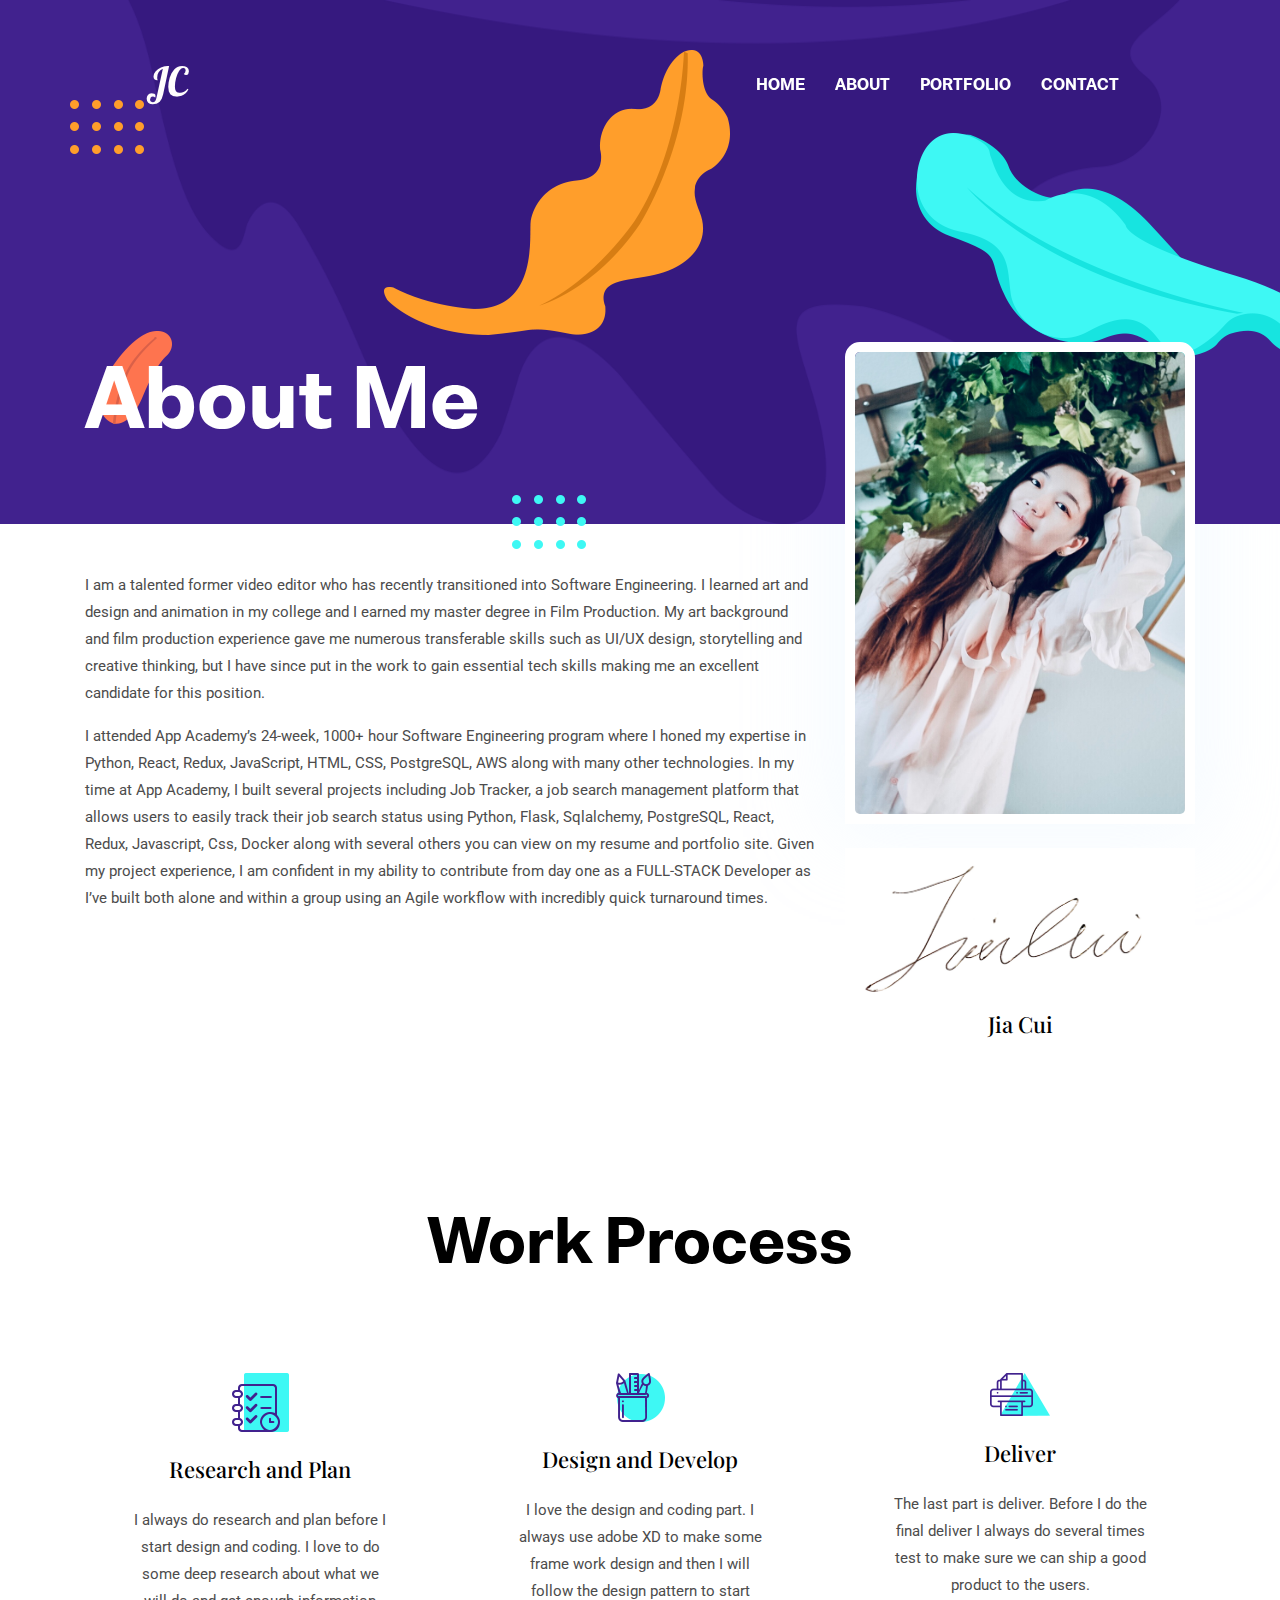
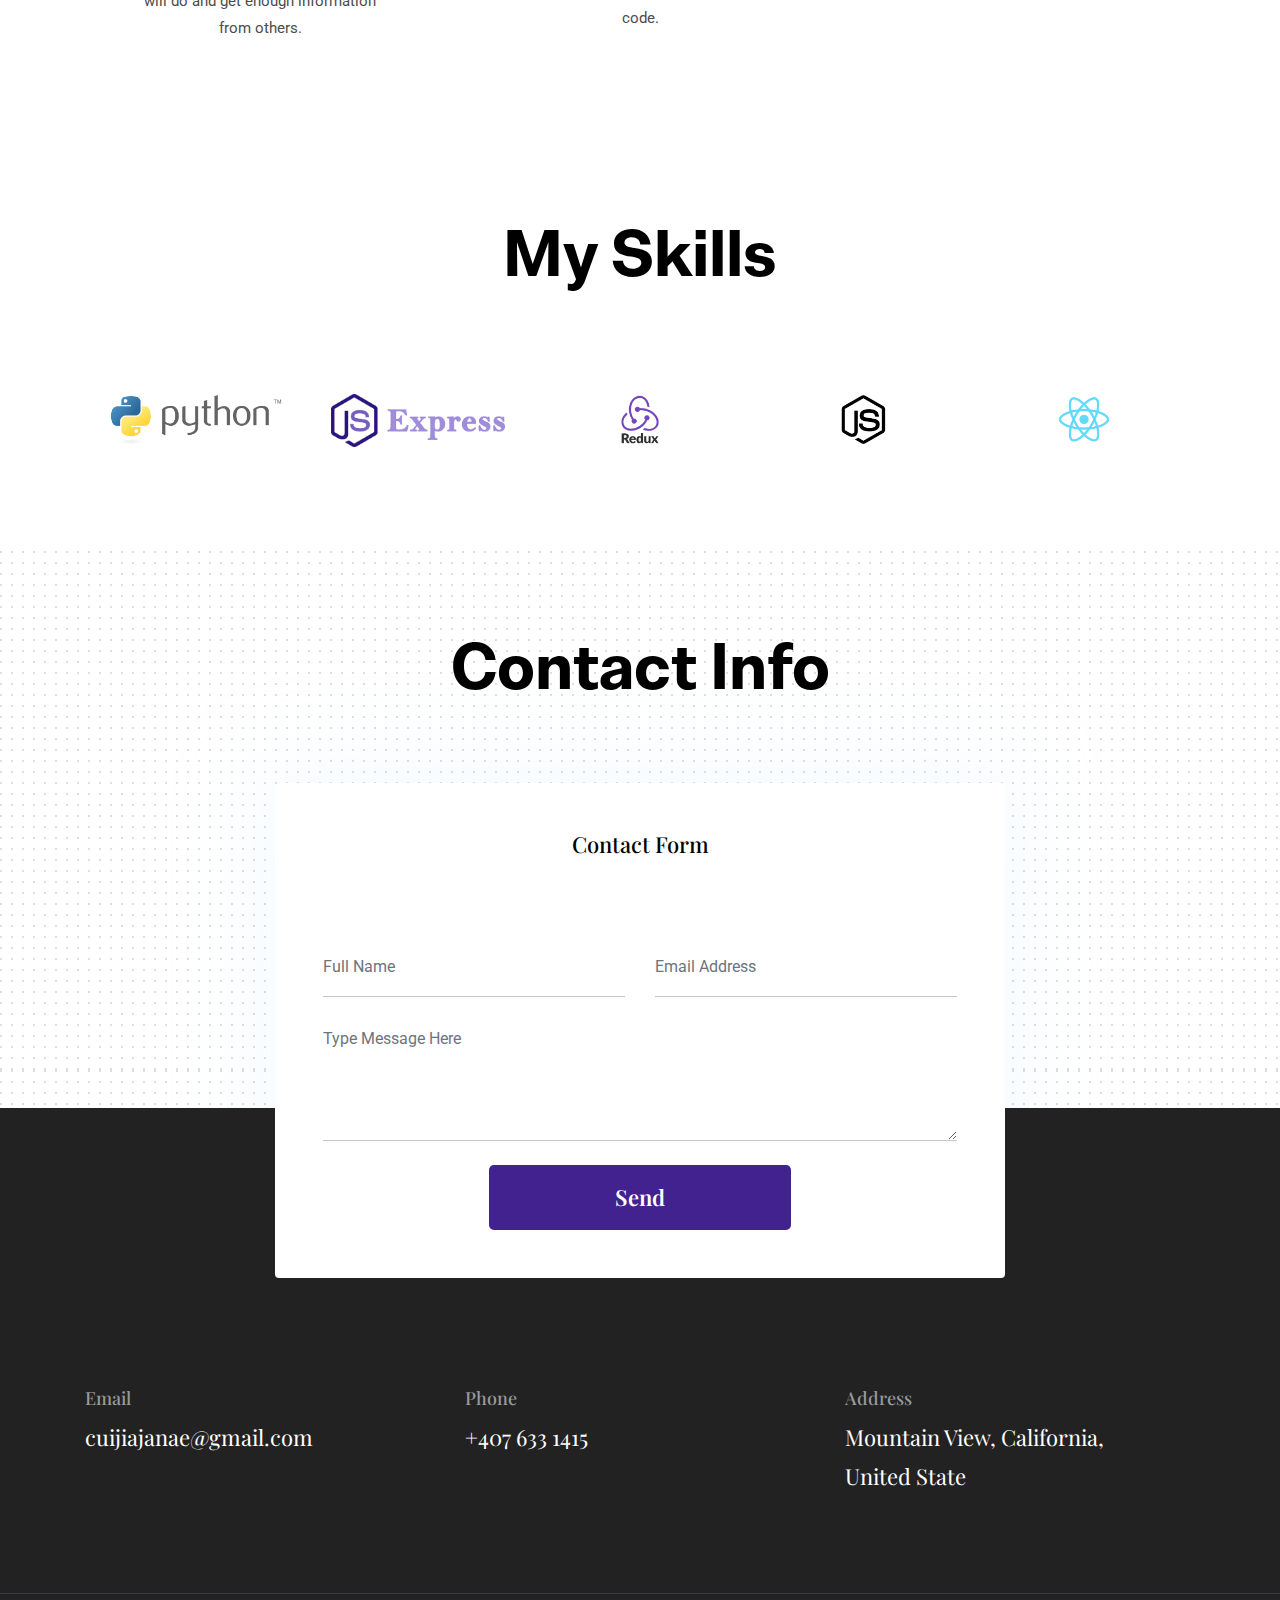
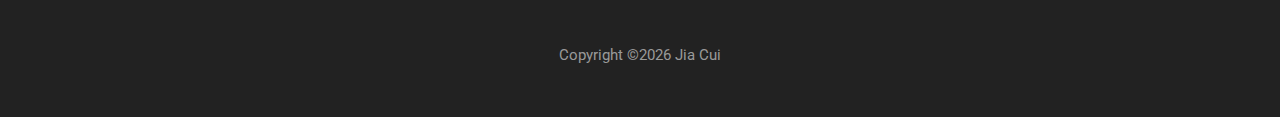
==== about.html @ 5e550208 "add files" ====
<!DOCTYPE html>
<html lang="zxx">

<head>
  <meta charset="utf-8">
  <title>Kross | Portfolio Template</title>

  <!-- mobile responsive meta -->
  <meta name="viewport" content="width=device-width, initial-scale=1">
  <meta name="viewport" content="width=device-width, initial-scale=1, maximum-scale=1">

  <!-- ** Plugins Needed for the Project ** -->
  <!-- Bootstrap -->
  <link rel="stylesheet" href="plugins/bootstrap/bootstrap.min.css">
  <!-- slick slider -->
  <link rel="stylesheet" href="plugins/slick/slick.css">
  <!-- themefy-icon -->
  <link rel="stylesheet" href="plugins/themify-icons/themify-icons.css">

  <!-- Main Stylesheet -->
  <link href="css/style.css" rel="stylesheet">

  <!--Favicon-->
  <link rel="shortcut icon" href="images/favicon.ico" type="image/x-icon">
  <link rel="icon" href="images/favicon.ico" type="image/x-icon">

</head>

<body>


<header class="navigation fixed-top">
  <nav class="navbar navbar-expand-lg navbar-dark">
    <a class="navbar-brand font-tertiary h3" href="index.html"><img src="images/logo.png" alt="Myself"></a>
    <button class="navbar-toggler" type="button" data-toggle="collapse" data-target="#navigation"
      aria-controls="navigation" aria-expanded="false" aria-label="Toggle navigation">
      <span class="navbar-toggler-icon"></span>
    </button>

    <div class="collapse navbar-collapse text-center" id="navigation">
      <ul class="navbar-nav ml-auto">
        <li class="nav-item active">
          <a class="nav-link" href="index.html">Home</a>
        </li>
        <li class="nav-item">
          <a class="nav-link" href="about.html">about</a>
        </li>
        <li class="nav-item">
          <a class="nav-link" href="blog.html">Portfolio</a>
        </li>
        <!-- <li class="nav-item">
          <a class="nav-link" href="portfolio.html">Portfolio</a>
        </li> -->
        <li class="nav-item">
          <a class="nav-link" href="contact.html">Contact</a>
        </li>
      </ul>
    </div>
  </nav>
</header>

<!-- page title -->
<section class="page-title-alt bg-primary position-relative">
  <div class="container">
    <div class="row">
      <div class="col-12">
        <h1 class="text-white font-tertiary">About Me</h1>
      </div>
    </div>
  </div>
  <!-- background shapes -->
  <img src="images/illustrations/leaf-bg-top.png" alt="illustrations" class="bg-shape-1 w-100">
  <img src="images/illustrations/dots-group-sm.png" alt="illustrations" class="bg-shape-2">
  <img src="images/illustrations/leaf-yellow.png" alt="illustrations" class="bg-shape-3">
  <img src="images/illustrations/leaf-orange.png" alt="illustrations" class="bg-shape-4">
  <img src="images/illustrations/dots-group-cyan.png" alt="illustrations" class="bg-shape-5">
  <img src="images/illustrations/leaf-cyan-lg.png" alt="illustrations" class="bg-shape-6">
</section>
<!-- /page title -->

<!-- about -->
<section class="section pt-5">
  <div class="container">
    <div class="row">
      <div class="col-md-8">
        <p>I am a talented former video editor who has recently transitioned into Software Engineering.
           I learned art and design and animation in my college and I earned my master degree in Film Production.
           My art background and film production experience gave me numerous transferable skills such as UI/UX design,
           storytelling and creative thinking, but I have since put in the work to gain essential tech skills making me
           an excellent candidate for this position.
        </p>
        <p> I attended App Academy’s 24-week, 1000+ hour Software Engineering program where I honed my expertise in Python,
          React, Redux, JavaScript, HTML, CSS, PostgreSQL, AWS along with many other technologies. In my time at App Academy,
          I built several projects including Job Tracker, a job search management platform that allows users to easily track
          their job search status using Python, Flask, Sqlalchemy, PostgreSQL, React, Redux, Javascript, Css, Docker along
          with several others you can view on my resume and portfolio site. Given my project experience, I am confident
          in my ability to contribute from day one as a FULL-STACK Developer as I’ve built both alone and within a group using
          an Agile workflow with incredibly quick turnaround times.
        </p>
        <!-- <p>Deserunt mollit anim id est laborum. Sed ut perspiciatis unde omnis iste natus error sit voluptatem
          accusantium doloremque laudantium, totam rem aperiam, eaque ipsa quae ab illo inventore veritatis et quasi
          architecto beatae vitae dicta sunt explicabo. Nemo enim ipsam voluptatem quia.</p> -->
      </div>
      <div class="col-md-4 text-center drag-lg-top">
        <div class="shadow-down mb-4">
          <img src="images/about/author.jpg" alt="author" class="img-fluid w-100 rounded-lg border-thick border-white">
        </div>
        <img src="images/about/signature.png" alt="signature" class="img-fluid">
        <h4>Jia Cui</h4>
      </div>
    </div>
  </div>
</section>
<!-- /about -->

<!-- Work Process -->
<section class="section">
  <div class="container">
    <div class="row justify-content-around">
      <div class="col-lg-12 text-center">
        <h2 class="section-title">Work Process</h2>
      </div>
      <div class="col-lg-3 col-md-4 text-center hover-shadow pt-3">
        <div class="">
          <img src="images/icons/plan.png" class="mb-4" alt="icon">
          <h4 class="mb-4">Research and Plan</h4>
          <p>I always do research and plan before I start design and coding. I love to do some deep research about what we will do and get enough information from others.</p>
        </div>
      </div>
      <div class="col-lg-3 col-md-4 text-center hover-shadow pt-3">
        <img src="images/icons/design.png" class="mb-4" alt="icon">
        <h4 class="mb-4">Design and Develop</h4>
        <p>I love the design and coding part. I always use adobe XD to make some frame work design and then I will follow the design pattern to start code.</p>
      </div>
      <div class="col-lg-3 col-md-4 text-center hover-shadow pt-3">
        <img src="images/icons/print.png" class="mb-4" alt="icon">
        <h4 class="mb-4">Deliver</h4>
        <p>The last part is deliver. Before I do the final deliver I always do several times test to make sure we can ship a good product to the users.</p>
      </div>
    </div>
  </div>
</section>
<!-- ./Work Process -->

<!-- clients -->
<section class="section">
  <div class="container">
    <div class="row">
      <div class="col-12 text-center">
        <h2 class="section-title">My Skills</h2>
      </div>
    </div>
    <div class="row">
      <div class="col-12">
        <div class="client-logo-slider d-flex align-items-center">
          <a href="#" class="text-center d-block outline-0 p-4"><img class="d-unset img-fluid"
              src="images/clients-logo/client-logo-1.png" alt="client-logo"></a>
          <a href="#" class="text-center d-block outline-0 p-4"><img class="d-unset img-fluid"
              src="images/clients-logo/client-logo-2.png" alt="client-logo"></a>
          <a href="#" class="text-center d-block outline-0 p-4"><img class="d-unset img-fluid"
              src="images/clients-logo/client-logo-3.png" alt="client-logo"></a>
          <a href="#" class="text-center d-block outline-0 p-4"><img class="d-unset img-fluid"
              src="images/clients-logo/client-logo-4.png" alt="client-logo"></a>
          <a href="#" class="text-center d-block outline-0 p-4"><img class="d-unset img-fluid"
              src="images/clients-logo/client-logo-5.png" alt="client-logo"></a>
          <a href="#" class="text-center d-block outline-0 p-4"><img class="d-unset img-fluid"
              src="images/clients-logo/client-logo-1.png" alt="client-logo"></a>
          <a href="#" class="text-center d-block outline-0 p-4"><img class="d-unset img-fluid"
              src="images/clients-logo/client-logo-2.png" alt="client-logo"></a>
          <a href="#" class="text-center d-block outline-0 p-4"><img class="d-unset img-fluid"
              src="images/clients-logo/client-logo-3.png" alt="client-logo"></a>
          <a href="#" class="text-center d-block outline-0 p-4"><img class="d-unset img-fluid"
              src="images/clients-logo/client-logo-4.png" alt="client-logo"></a>
          <a href="#" class="text-center d-block outline-0 p-4"><img class="d-unset img-fluid"
              src="images/clients-logo/client-logo-5.png" alt="client-logo"></a>
        </div>
      </div>
    </div>
  </div>
</section>
<!-- /clients -->

<!-- contact -->
<section class="section section-on-footer" data-background="images/backgrounds/bg-dots.png">
  <div class="container">
    <div class="row">
      <div class="col-12 text-center">
        <h2 class="section-title">Contact Info</h2>
      </div>
      <div class="col-lg-8 mx-auto">
        <div class="bg-white rounded text-center p-5 shadow-down">
          <h4 class="mb-80">Contact Form</h4>
          <form action="#" class="row">
            <div class="col-md-6">
              <input type="text" id="name" name="name" placeholder="Full Name" class="form-control px-0 mb-4">
            </div>
            <div class="col-md-6">
              <input type="email" id="email" name="email" placeholder="Email Address" class="form-control px-0 mb-4">
            </div>
            <div class="col-12">
              <textarea name="message" id="message" class="form-control px-0 mb-4"
                placeholder="Type Message Here"></textarea>
            </div>
            <div class="col-lg-6 col-10 mx-auto">
              <button class="btn btn-primary w-100">send</button>
            </div>
          </form>
        </div>
      </div>
    </div>
  </div>
</section>
<!-- /contact -->

<!-- footer -->
<footer class="bg-dark footer-section">
  <div class="section">
    <div class="container">
      <div class="row">
        <div class="col-md-4">
          <h5 class="text-light">Email</h5>
          <p class="text-white paragraph-lg font-secondary">cuijiajanae@gmail.com</p>
        </div>
        <div class="col-md-4">
          <h5 class="text-light">Phone</h5>
          <p class="text-white paragraph-lg font-secondary">+407 633 1415</p>
        </div>
        <div class="col-md-4">
          <h5 class="text-light">Address</h5>
          <p class="text-white paragraph-lg font-secondary">Mountain View, California, <br>United State</br> </p>
        </div>
      </div>
    </div>
  </div>
  <div class="border-top text-center border-dark py-5">
    <p class="mb-0 text-light">Copyright ©<script>
        var CurrentYear = new Date().getFullYear()
        document.write(CurrentYear)
      </script> Jia Cui</p>
  </div>
</footer>
<!-- /footer -->

<!-- jQuery -->
<script src="plugins/jQuery/jquery.min.js"></script>
<!-- Bootstrap JS -->
<script src="plugins/bootstrap/bootstrap.min.js"></script>
<!-- slick slider -->
<script src="plugins/slick/slick.min.js"></script>
<!-- filter -->
<script src="plugins/shuffle/shuffle.min.js"></script>

<!-- Main Script -->
<script src="js/script.js"></script>

</body>
</html>
---- plugins/themify-icons/themify-icons.css ----
@font-face{font-family:themify;src:url(fonts/themify.eot?-fvbane);src:url(fonts/themify.eot?#iefix-fvbane) format('embedded-opentype'),url(fonts/themify.woff?-fvbane) format('woff'),url(fonts/themify.ttf?-fvbane) format('truetype'),url(fonts/themify.svg?-fvbane#themify) format('svg');font-weight:400;font-style:normal}[class*=" ti-"],[class^=ti-]{font-family:themify;speak:none;font-style:normal;font-weight:400;font-variant:normal;text-transform:none;line-height:1;-webkit-font-smoothing:antialiased;-moz-osx-font-smoothing:grayscale}.ti-wand:before{content:"\e600"}.ti-volume:before{content:"\e601"}.ti-user:before{content:"\e602"}.ti-unlock:before{content:"\e603"}.ti-unlink:before{content:"\e604"}.ti-trash:before{content:"\e605"}.ti-thought:before{content:"\e606"}.ti-target:before{content:"\e607"}.ti-tag:before{content:"\e608"}.ti-tablet:before{content:"\e609"}.ti-star:before{content:"\e60a"}.ti-spray:before{content:"\e60b"}.ti-signal:before{content:"\e60c"}.ti-shopping-cart:before{content:"\e60d"}.ti-shopping-cart-full:before{content:"\e60e"}.ti-settings:before{content:"\e60f"}.ti-search:before{content:"\e610"}.ti-zoom-in:before{content:"\e611"}.ti-zoom-out:before{content:"\e612"}.ti-cut:before{content:"\e613"}.ti-ruler:before{content:"\e614"}.ti-ruler-pencil:before{content:"\e615"}.ti-ruler-alt:before{content:"\e616"}.ti-bookmark:before{content:"\e617"}.ti-bookmark-alt:before{content:"\e618"}.ti-reload:before{content:"\e619"}.ti-plus:before{content:"\e61a"}.ti-pin:before{content:"\e61b"}.ti-pencil:before{content:"\e61c"}.ti-pencil-alt:before{content:"\e61d"}.ti-paint-roller:before{content:"\e61e"}.ti-paint-bucket:before{content:"\e61f"}.ti-na:before{content:"\e620"}.ti-mobile:before{content:"\e621"}.ti-minus:before{content:"\e622"}.ti-medall:before{content:"\e623"}.ti-medall-alt:before{content:"\e624"}.ti-marker:before{content:"\e625"}.ti-marker-alt:before{content:"\e626"}.ti-arrow-up:before{content:"\e627"}.ti-arrow-right:before{content:"\e628"}.ti-arrow-left:before{content:"\e629"}.ti-arrow-down:before{content:"\e62a"}.ti-lock:before{content:"\e62b"}.ti-location-arrow:before{content:"\e62c"}.ti-link:before{content:"\e62d"}.ti-layout:before{content:"\e62e"}.ti-layers:before{content:"\e62f"}.ti-layers-alt:before{content:"\e630"}.ti-key:before{content:"\e631"}.ti-import:before{content:"\e632"}.ti-image:before{content:"\e633"}.ti-heart:before{content:"\e634"}.ti-heart-broken:before{content:"\e635"}.ti-hand-stop:before{content:"\e636"}.ti-hand-open:before{content:"\e637"}.ti-hand-drag:before{content:"\e638"}.ti-folder:before{content:"\e639"}.ti-flag:before{content:"\e63a"}.ti-flag-alt:before{content:"\e63b"}.ti-flag-alt-2:before{content:"\e63c"}.ti-eye:before{content:"\e63d"}.ti-export:before{content:"\e63e"}.ti-exchange-vertical:before{content:"\e63f"}.ti-desktop:before{content:"\e640"}.ti-cup:before{content:"\e641"}.ti-crown:before{content:"\e642"}.ti-comments:before{content:"\e643"}.ti-comment:before{content:"\e644"}.ti-comment-alt:before{content:"\e645"}.ti-close:before{content:"\e646"}.ti-clip:before{content:"\e647"}.ti-angle-up:before{content:"\e648"}.ti-angle-right:before{content:"\e649"}.ti-angle-left:before{content:"\e64a"}.ti-angle-down:before{content:"\e64b"}.ti-check:before{content:"\e64c"}.ti-check-box:before{content:"\e64d"}.ti-camera:before{content:"\e64e"}.ti-announcement:before{content:"\e64f"}.ti-brush:before{content:"\e650"}.ti-briefcase:before{content:"\e651"}.ti-bolt:before{content:"\e652"}.ti-bolt-alt:before{content:"\e653"}.ti-blackboard:before{content:"\e654"}.ti-bag:before{content:"\e655"}.ti-move:before{content:"\e656"}.ti-arrows-vertical:before{content:"\e657"}.ti-arrows-horizontal:before{content:"\e658"}.ti-fullscreen:before{content:"\e659"}.ti-arrow-top-right:before{content:"\e65a"}.ti-arrow-top-left:before{content:"\e65b"}.ti-arrow-circle-up:before{content:"\e65c"}.ti-arrow-circle-right:before{content:"\e65d"}.ti-arrow-circle-left:before{content:"\e65e"}.ti-arrow-circle-down:before{content:"\e65f"}.ti-angle-double-up:before{content:"\e660"}.ti-angle-double-right:before{content:"\e661"}.ti-angle-double-left:before{content:"\e662"}.ti-angle-double-down:before{content:"\e663"}.ti-zip:before{content:"\e664"}.ti-world:before{content:"\e665"}.ti-wheelchair:before{content:"\e666"}.ti-view-list:before{content:"\e667"}.ti-view-list-alt:before{content:"\e668"}.ti-view-grid:before{content:"\e669"}.ti-uppercase:before{content:"\e66a"}.ti-upload:before{content:"\e66b"}.ti-underline:before{content:"\e66c"}.ti-truck:before{content:"\e66d"}.ti-timer:before{content:"\e66e"}.ti-ticket:before{content:"\e66f"}.ti-thumb-up:before{content:"\e670"}.ti-thumb-down:before{content:"\e671"}.ti-text:before{content:"\e672"}.ti-stats-up:before{content:"\e673"}.ti-stats-down:before{content:"\e674"}.ti-split-v:before{content:"\e675"}.ti-split-h:before{content:"\e676"}.ti-smallcap:before{content:"\e677"}.ti-shine:before{content:"\e678"}.ti-shift-right:before{content:"\e679"}.ti-shift-left:before{content:"\e67a"}.ti-shield:before{content:"\e67b"}.ti-notepad:before{content:"\e67c"}.ti-server:before{content:"\e67d"}.ti-quote-right:before{content:"\e67e"}.ti-quote-left:before{content:"\e67f"}.ti-pulse:before{content:"\e680"}.ti-printer:before{content:"\e681"}.ti-power-off:before{content:"\e682"}.ti-plug:before{content:"\e683"}.ti-pie-chart:before{content:"\e684"}.ti-paragraph:before{content:"\e685"}.ti-panel:before{content:"\e686"}.ti-package:before{content:"\e687"}.ti-music:before{content:"\e688"}.ti-music-alt:before{content:"\e689"}.ti-mouse:before{content:"\e68a"}.ti-mouse-alt:before{content:"\e68b"}.ti-money:before{content:"\e68c"}.ti-microphone:before{content:"\e68d"}.ti-menu:before{content:"\e68e"}.ti-menu-alt:before{content:"\e68f"}.ti-map:before{content:"\e690"}.ti-map-alt:before{content:"\e691"}.ti-loop:before{content:"\e692"}.ti-location-pin:before{content:"\e693"}.ti-list:before{content:"\e694"}.ti-light-bulb:before{content:"\e695"}.ti-Italic:before{content:"\e696"}.ti-info:before{content:"\e697"}.ti-infinite:before{content:"\e698"}.ti-id-badge:before{content:"\e699"}.ti-hummer:before{content:"\e69a"}.ti-home:before{content:"\e69b"}.ti-help:before{content:"\e69c"}.ti-headphone:before{content:"\e69d"}.ti-harddrives:before{content:"\e69e"}.ti-harddrive:before{content:"\e69f"}.ti-gift:before{content:"\e6a0"}.ti-game:before{content:"\e6a1"}.ti-filter:before{content:"\e6a2"}.ti-files:before{content:"\e6a3"}.ti-file:before{content:"\e6a4"}.ti-eraser:before{content:"\e6a5"}.ti-envelope:before{content:"\e6a6"}.ti-download:before{content:"\e6a7"}.ti-direction:before{content:"\e6a8"}.ti-direction-alt:before{content:"\e6a9"}.ti-dashboard:before{content:"\e6aa"}.ti-control-stop:before{content:"\e6ab"}.ti-control-shuffle:before{content:"\e6ac"}.ti-control-play:before{content:"\e6ad"}.ti-control-pause:before{content:"\e6ae"}.ti-control-forward:before{content:"\e6af"}.ti-control-backward:before{content:"\e6b0"}.ti-cloud:before{content:"\e6b1"}.ti-cloud-up:before{content:"\e6b2"}.ti-cloud-down:before{content:"\e6b3"}.ti-clipboard:before{content:"\e6b4"}.ti-car:before{content:"\e6b5"}.ti-calendar:before{content:"\e6b6"}.ti-book:before{content:"\e6b7"}.ti-bell:before{content:"\e6b8"}.ti-basketball:before{content:"\e6b9"}.ti-bar-chart:before{content:"\e6ba"}.ti-bar-chart-alt:before{content:"\e6bb"}.ti-back-right:before{content:"\e6bc"}.ti-back-left:before{content:"\e6bd"}.ti-arrows-corner:before{content:"\e6be"}.ti-archive:before{content:"\e6bf"}.ti-anchor:before{content:"\e6c0"}.ti-align-right:before{content:"\e6c1"}.ti-align-left:before{content:"\e6c2"}.ti-align-justify:before{content:"\e6c3"}.ti-align-center:before{content:"\e6c4"}.ti-alert:before{content:"\e6c5"}.ti-alarm-clock:before{content:"\e6c6"}.ti-agenda:before{content:"\e6c7"}.ti-write:before{content:"\e6c8"}.ti-window:before{content:"\e6c9"}.ti-widgetized:before{content:"\e6ca"}.ti-widget:before{content:"\e6cb"}.ti-widget-alt:before{content:"\e6cc"}.ti-wallet:before{content:"\e6cd"}.ti-video-clapper:before{content:"\e6ce"}.ti-video-camera:before{content:"\e6cf"}.ti-vector:before{content:"\e6d0"}.ti-themify-logo:before{content:"\e6d1"}.ti-themify-favicon:before{content:"\e6d2"}.ti-themify-favicon-alt:before{content:"\e6d3"}.ti-support:before{content:"\e6d4"}.ti-stamp:before{content:"\e6d5"}.ti-split-v-alt:before{content:"\e6d6"}.ti-slice:before{content:"\e6d7"}.ti-shortcode:before{content:"\e6d8"}.ti-shift-right-alt:before{content:"\e6d9"}.ti-shift-left-alt:before{content:"\e6da"}.ti-ruler-alt-2:before{content:"\e6db"}.ti-receipt:before{content:"\e6dc"}.ti-pin2:before{content:"\e6dd"}.ti-pin-alt:before{content:"\e6de"}.ti-pencil-alt2:before{content:"\e6df"}.ti-palette:before{content:"\e6e0"}.ti-more:before{content:"\e6e1"}.ti-more-alt:before{content:"\e6e2"}.ti-microphone-alt:before{content:"\e6e3"}.ti-magnet:before{content:"\e6e4"}.ti-line-double:before{content:"\e6e5"}.ti-line-dotted:before{content:"\e6e6"}.ti-line-dashed:before{content:"\e6e7"}.ti-layout-width-full:before{content:"\e6e8"}.ti-layout-width-default:before{content:"\e6e9"}.ti-layout-width-default-alt:before{content:"\e6ea"}.ti-layout-tab:before{content:"\e6eb"}.ti-layout-tab-window:before{content:"\e6ec"}.ti-layout-tab-v:before{content:"\e6ed"}.ti-layout-tab-min:before{content:"\e6ee"}.ti-layout-slider:before{content:"\e6ef"}.ti-layout-slider-alt:before{content:"\e6f0"}.ti-layout-sidebar-right:before{content:"\e6f1"}.ti-layout-sidebar-none:before{content:"\e6f2"}.ti-layout-sidebar-left:before{content:"\e6f3"}.ti-layout-placeholder:before{content:"\e6f4"}.ti-layout-menu:before{content:"\e6f5"}.ti-layout-menu-v:before{content:"\e6f6"}.ti-layout-menu-separated:before{content:"\e6f7"}.ti-layout-menu-full:before{content:"\e6f8"}.ti-layout-media-right-alt:before{content:"\e6f9"}.ti-layout-media-right:before{content:"\e6fa"}.ti-layout-media-overlay:before{content:"\e6fb"}.ti-layout-media-overlay-alt:before{content:"\e6fc"}.ti-layout-media-overlay-alt-2:before{content:"\e6fd"}.ti-layout-media-left-alt:before{content:"\e6fe"}.ti-layout-media-left:before{content:"\e6ff"}.ti-layout-media-center-alt:before{content:"\e700"}.ti-layout-media-center:before{content:"\e701"}.ti-layout-list-thumb:before{content:"\e702"}.ti-layout-list-thumb-alt:before{content:"\e703"}.ti-layout-list-post:before{content:"\e704"}.ti-layout-list-large-image:before{content:"\e705"}.ti-layout-line-solid:before{content:"\e706"}.ti-layout-grid4:before{content:"\e707"}.ti-layout-grid3:before{content:"\e708"}.ti-layout-grid2:before{content:"\e709"}.ti-layout-grid2-thumb:before{content:"\e70a"}.ti-layout-cta-right:before{content:"\e70b"}.ti-layout-cta-left:before{content:"\e70c"}.ti-layout-cta-center:before{content:"\e70d"}.ti-layout-cta-btn-right:before{content:"\e70e"}.ti-layout-cta-btn-left:before{content:"\e70f"}.ti-layout-column4:before{content:"\e710"}.ti-layout-column3:before{content:"\e711"}.ti-layout-column2:before{content:"\e712"}.ti-layout-accordion-separated:before{content:"\e713"}.ti-layout-accordion-merged:before{content:"\e714"}.ti-layout-accordion-list:before{content:"\e715"}.ti-ink-pen:before{content:"\e716"}.ti-info-alt:before{content:"\e717"}.ti-help-alt:before{content:"\e718"}.ti-headphone-alt:before{content:"\e719"}.ti-hand-point-up:before{content:"\e71a"}.ti-hand-point-right:before{content:"\e71b"}.ti-hand-point-left:before{content:"\e71c"}.ti-hand-point-down:before{content:"\e71d"}.ti-gallery:before{content:"\e71e"}.ti-face-smile:before{content:"\e71f"}.ti-face-sad:before{content:"\e720"}.ti-credit-card:before{content:"\e721"}.ti-control-skip-forward:before{content:"\e722"}.ti-control-skip-backward:before{content:"\e723"}.ti-control-record:before{content:"\e724"}.ti-control-eject:before{content:"\e725"}.ti-comments-smiley:before{content:"\e726"}.ti-brush-alt:before{content:"\e727"}.ti-youtube:before{content:"\e728"}.ti-vimeo:before{content:"\e729"}.ti-twitter:before{content:"\e72a"}.ti-time:before{content:"\e72b"}.ti-tumblr:before{content:"\e72c"}.ti-skype:before{content:"\e72d"}.ti-share:before{content:"\e72e"}.ti-share-alt:before{content:"\e72f"}.ti-rocket:before{content:"\e730"}.ti-pinterest:before{content:"\e731"}.ti-new-window:before{content:"\e732"}.ti-microsoft:before{content:"\e733"}.ti-list-ol:before{content:"\e734"}.ti-linkedin:before{content:"\e735"}.ti-layout-sidebar-2:before{content:"\e736"}.ti-layout-grid4-alt:before{content:"\e737"}.ti-layout-grid3-alt:before{content:"\e738"}.ti-layout-grid2-alt:before{content:"\e739"}.ti-layout-column4-alt:before{content:"\e73a"}.ti-layout-column3-alt:before{content:"\e73b"}.ti-layout-column2-alt:before{content:"\e73c"}.ti-instagram:before{content:"\e73d"}.ti-google:before{content:"\e73e"}.ti-github:before{content:"\e73f"}.ti-flickr:before{content:"\e740"}.ti-facebook:before{content:"\e741"}.ti-dropbox:before{content:"\e742"}.ti-dribbble:before{content:"\e743"}.ti-apple:before{content:"\e744"}.ti-android:before{content:"\e745"}.ti-save:before{content:"\e746"}.ti-save-alt:before{content:"\e747"}.ti-yahoo:before{content:"\e748"}.ti-wordpress:before{content:"\e749"}.ti-vimeo-alt:before{content:"\e74a"}.ti-twitter-alt:before{content:"\e74b"}.ti-tumblr-alt:before{content:"\e74c"}.ti-trello:before{content:"\e74d"}.ti-stack-overflow:before{content:"\e74e"}.ti-soundcloud:before{content:"\e74f"}.ti-sharethis:before{content:"\e750"}.ti-sharethis-alt:before{content:"\e751"}.ti-reddit:before{content:"\e752"}.ti-pinterest-alt:before{content:"\e753"}.ti-microsoft-alt:before{content:"\e754"}.ti-linux:before{content:"\e755"}.ti-jsfiddle:before{content:"\e756"}.ti-joomla:before{content:"\e757"}.ti-html5:before{content:"\e758"}.ti-flickr-alt:before{content:"\e759"}.ti-email:before{content:"\e75a"}.ti-drupal:before{content:"\e75b"}.ti-dropbox-alt:before{content:"\e75c"}.ti-css3:before{content:"\e75d"}.ti-rss:before{content:"\e75e"}.ti-rss-alt:before{content:"\e75f"}
---- css/style.css ----
/*!------------------------------------------------------------------
[MAIN STYLESHEET]

PROJECT:	Project Name
VERSION:	Versoin Number
-------------------------------------------------------------------*/
/*------------------------------------------------------------------
[TABLE OF CONTENTS]
-------------------------------------------------------------------*/
/*  typography */
@import url("https://fonts.googleapis.com/css?family=Playfair+Display:400,700|Roboto:300,400,500,700");
@font-face {
  font-family: 'BwNistaInt-xBd';
  src: url("../plugins/fonts/BwNistaInt-xBd.woff") format("woff");
  font-style: normal;
  font-display: swap;
}


body {
  line-height: 1.2;
  font-family: "Roboto", sans-serif;
  -webkit-font-smoothing: antialiased;
  font-size: 15px;
  color: #4c4c4c;
}

p, .paragraph {
  font-weight: 400;
  color: #4c4c4c;
  font-size: 15px;
  line-height: 1.8;
  font-family: "Roboto", sans-serif;
}

p-lg, .paragraph-lg {
  font-size: 22px;
}

h1, h2, h3, h4, h5, h6 {
  color: #000;
  font-family: "Playfair Display", serif;
  line-height: 1.2;
}

h1, .h1 {
  font-size: 80px;
}

@media (max-width: 991px) {
  h1, .h1 {
    font-size: 65px;
  }
}

h2, .h2 {
  font-size: 60px;
}

@media (max-width: 991px) {
  h2, .h2 {
    font-size: 50px;
  }
}

h3, .h3 {
  font-size: 40px;
}

h4, .h4 {
  font-size: 22px;
}

h5, .h5 {
  font-size: 18px;
}

h6, .h6 {
  font-size: 14px;
}

/* Button style */
.btn {
  font-size: 22px;
  font-family: "Playfair Display", serif;
  text-transform: capitalize;
  padding: 16px 44px;
  border-radius: 5px;
  font-weight: 600;
  border: 0;
  position: relative;
  z-index: 1;
  transition: .2s ease;
}

.btn:focus {
  outline: 0;
  box-shadow: none !important;
}

.btn:active {
  box-shadow: none;
}

.btn-sm {
  font-size: 15px;
  padding: 10px 30px;
}

.btn-xs {
  padding: 5px 10px;
  font-size: 15px;
}

.btn-primary {
  background: #41228e;
  color: #fff;
}

.btn-primary:active {
  background: #542cb7 !important;
}

.btn-primary:hover {
  background: #542cb7;
}

.btn-primary.focus, .btn-primary.active {
  background: #542cb7 !important;
  box-shadow: none !important;
}

.btn-transparent {
  background: transparent;
  color: #41228e;
  font-weight: bold;
}

.btn-transparent:active, .btn-transparent:hover {
  color: #41228e;
}

body {
  background-color: #fff;
  overflow-x: hidden;
}

::-moz-selection {
  background: #542cb7;
  color: #fff;
}

::selection {
  background: #542cb7;
  color: #fff;
}

/* preloader */
.preloader {
  position: fixed;
  top: 0;
  left: 0;
  right: 0;
  bottom: 0;
  background-color: #fff;
  z-index: 999;
  display: flex;
  align-items: center;
  justify-content: center;
}

ol,
ul {
  list-style-type: none;
  margin: 0px;
}

img {
  vertical-align: middle;
  border: 0;
}

a,
a:hover,
a:focus {
  text-decoration: none;
}

a,
button,
select {
  cursor: pointer;
  transition: .2s ease;
}

a:focus,
button:focus,
select:focus {
  outline: 0;
}

a.text-dark:hover {
  color: #41228e !important;
}

a:hover {
  color: #41228e;
}

.slick-slide {
  outline: 0;
}

.section {
  padding-top: 80px;
  padding-bottom: 80px;
}

.section-title {
  margin-bottom: 80px;
  font-family: "BwNistaInt-xBd";
}

.bg-cover {
  background-size: cover;
  background-position: center center;
  background-repeat: no-repeat;
}

/* overlay */
.overlay {
  position: relative;
}

.overlay::before {
  position: absolute;
  content: '';
  height: 100%;
  width: 100%;
  top: 0;
  left: 0;
  background: #000;
  opacity: .5;
}

.outline-0 {
  outline: 0 !important;
}

.d-unset {
  display: unset !important;
}

.bg-primary {
  background: #41228e !important;
}

.bg-gray {
  background: #eaeaea !important;
}

.text-primary {
  color: #41228e !important;
}

.text-color {
  color: #4c4c4c;
}

.text-dark {
  color: #000 !important;
}

.text-light {
  color: #999999 !important;
}

.mb-10 {
  margin-bottom: 10px !important;
}

.mb-20 {
  margin-bottom: 20px !important;
}

.mb-30 {
  margin-bottom: 30px !important;
}

.mb-40 {
  margin-bottom: 40px !important;
}

.mb-50 {
  margin-bottom: 50px !important;
}

.mb-60 {
  margin-bottom: 60px !important;
}

.mb-70 {
  margin-bottom: 70px !important;
}

.mb-80 {
  margin-bottom: 80px !important;
}

.mb-90 {
  margin-bottom: 90px !important;
}

.mb-100 {
  margin-bottom: 100px !important;
}

.zindex-1 {
  z-index: 1;
}

.rounded-lg {
  border-radius: 15px;
}

.overflow-hidden {
  overflow: hidden;
}

.font-secondary {
  font-family: "Playfair Display", serif !important;
}

.font-tertiary {
  font-family: "BwNistaInt-xBd" !important;
}

.shadow {
  box-shadow: 0px 18px 39.1px 6.9px rgba(224, 241, 255, 0.34) !important;
}

.bg-dark {
  background-color: #222222 !important;
}

/* icon */
.icon {
  font-size: 45px;
}

.icon-bg {
  height: 100px;
  width: 100px;
  line-height: 100px;
  text-align: center;
}

.icon-light {
  color: #c8d5ef;
}

/* /icon */
/* slick slider */
.slick-dots {
  text-align: center;
  padding-left: 0;
}

.slick-dots li {
  display: inline-block;
  margin: 2px;
}

.slick-dots li.slick-active button {
  background: #fff;
  width: 25px;
}

.slick-dots li button {
  height: 6px;
  width: 12px;
  background: rgba(255, 255, 255, 0.5);
  color: transparent;
  border-radius: 10px;
  overflow: hidden;
  transition: .2s ease;
  border: 0;
}

/* /slick slider */
/* form */
.form-control {
  border: 0;
  border-radius: 0;
  border-bottom: 1px solid #c7c7c7;
  height: 60px;
}

.form-control:focus {
  border-color: #41228e;
  outline: 0;
  box-shadow: none !important;
}

textarea.form-control {
  height: 120px;
}

/* /form */
/* card */
.card {
  border: 0;
}

.card-header {
  border: 0;
}

.card-footer {
  border: 0;
}

/* /card */
.navigation {
  padding: 40px 130px;
  transition: .3s ease;
}

.navigation.nav-bg {
  background-color: #41228e;
  padding: 15px 100px;
}

@media (max-width: 991px) {
  .navigation.nav-bg {
    padding: 15px 20px;
  }
}

@media (max-width: 991px) {
  .navigation {
    padding: 20px;
    background: #41228e;
  }
}

.navbar .nav-item .nav-link {
  font-family: "BwNistaInt-xBd";
  text-transform: uppercase;
  padding: 15px;
}

.navbar .nav-item.active {
  font-weight: bold;
}

.navbar-dark .navbar-nav .nav-link {
  color: #fff;
}

.hero-area {
  padding: 300px 0 200px;
  position: relative;
}

@media (max-width: 767px) {
  .hero-area {
    padding: 250px 0 150px;
    overflow: hidden;
  }
}

.hero-area h1 {
  position: relative;
  z-index: 2;
}

.layer {
  position: absolute;
  z-index: 1;
}

#l1 {
  bottom: 0;
  left: 0;
}

#l2 {
  top: 190px;
  left: -250px;
}

#l3 {
  top: 200px;
  left: 40%;
}

#l4 {
  top: 200px;
  right: 40%;
}

#l5 {
  top: 100px;
  right: -150px;
}

#l6 {
  bottom: -20px;
  left: 10%;
}

#l7 {
  bottom: 100px;
  left: 20%;
}

#l8 {
  bottom: 160px;
  right: 45%;
}

#l9 {
  bottom: 100px;
  right: -10px;
}

.layer-bg {
  position: absolute;
  bottom: 0;
  left: 0;
}

/* skills */
.progress-wrapper {
  height: 130px;
  overflow: hidden;
}

.wave {
  position: absolute;
  width: 100%;
  height: 100%;
}

.wave::before, .wave::after {
  content: "";
  position: absolute;
  width: 800px;
  height: 800px;
  bottom: 0;
  left: 50%;
  background-color: rgba(255, 255, 255, 0.4);
  border-radius: 45%;
  -webkit-transform: translateX(-50%) rotate(0);
          transform: translateX(-50%) rotate(0);
  -webkit-animation: rotate 6s linear infinite;
          animation: rotate 6s linear infinite;
  z-index: 10;
}

.wave::after {
  border-radius: 47%;
  background-color: rgba(255, 255, 255, 0.9);
  -webkit-transform: translateX(-50%) rotate(0);
          transform: translateX(-50%) rotate(0);
  -webkit-animation: rotate 10s linear -5s infinite;
          animation: rotate 10s linear -5s infinite;
  z-index: 20;
}

@-webkit-keyframes rotate {
  50% {
    -webkit-transform: translateX(-50%) rotate(180deg);
            transform: translateX(-50%) rotate(180deg);
  }
  100% {
    -webkit-transform: translateX(-50%) rotate(360deg);
            transform: translateX(-50%) rotate(360deg);
  }
}

@keyframes rotate {
  50% {
    -webkit-transform: translateX(-50%) rotate(180deg);
            transform: translateX(-50%) rotate(180deg);
  }
  100% {
    -webkit-transform: translateX(-50%) rotate(360deg);
            transform: translateX(-50%) rotate(360deg);
  }
}

/* /skills */
/* education */
.edu-bg-image {
  position: absolute;
  left: 0;
  top: -300px;
  z-index: -1;
}

/* /education */
/* service */
.hover-bg-primary {
  transition: .3s ease;
}

.hover-bg-primary:hover {
  background: #41228e;
}

.hover-bg-primary:hover * {
  color: #fff;
}

.active-bg-primary {
  transition: .3s ease;
  background: #41228e;
}

.active-bg-primary * {
  color: #fff;
}

.hover-shadow {
  transition: .2s ease;
}

.hover-shadow:hover {
  box-shadow: 0px 18px 40px 8px rgba(224, 241, 255, 0.54) !important;
}

/* /service */
/* portfolio */
.hover-wrapper {
  overflow: hidden;
}

.hover-wrapper img {
  transition: .3s ease;
  -webkit-transform: scale(1.1);
          transform: scale(1.1);
}

.hover-wrapper:hover img {
  -webkit-transform: scale(1);
          transform: scale(1);
}

.hover-wrapper:hover .hover-overlay {
  opacity: 1;
  visibility: visible;
}

.hover-overlay {
  position: absolute;
  height: 100%;
  width: 100%;
  border-radius: inherit;
  top: 0;
  left: 0;
  background: rgba(0, 0, 0, 0.3);
  opacity: 0;
  visibility: hidden;
  transition: .3s ease;
}

.hover-content {
  position: absolute;
  top: 50%;
  -webkit-transform: translateY(-50%);
          transform: translateY(-50%);
  left: 0;
  right: 0;
  text-align: center;
}

/* /portfolio */
/* testimonial */
.testimonial-content strong {
  color: #2bfdff;
  font-weight: normal;
}

.testimonial-bg-shapes .container {
  position: relative;
  z-index: 1;
}

.testimonial-bg-shapes .bg-map {
  position: absolute;
  left: 50%;
  top: 50%;
  -webkit-transform: translate(-50%, -50%);
          transform: translate(-50%, -50%);
}

.testimonial-bg-shapes .bg-shape-1 {
  position: absolute;
  left: 100px;
  top: -50px;
}

.testimonial-bg-shapes .bg-shape-2 {
  position: absolute;
  right: 150px;
  top: 50px;
}

.testimonial-bg-shapes .bg-shape-3 {
  position: absolute;
  right: 50px;
  top: 200px;
}

.testimonial-bg-shapes .bg-shape-4 {
  position: absolute;
  left: 100px;
  bottom: 200px;
}

.testimonial-bg-shapes .bg-shape-5 {
  position: absolute;
  right: 200px;
  bottom: -50px;
}

/* /testimonial */
/* footer */
.footer-section {
  padding-top: 200px;
}

.section-on-footer {
  margin-bottom: -250px;
}

.shadow-down {
  position: relative;
}

.shadow-down::before {
  position: absolute;
  content: "";
  box-shadow: 0px 0px 80.75px 14.25px rgba(224, 241, 255, 0.34);
  height: 100%;
  width: 100%;
  left: 0;
  top: 0;
  z-index: -1;
}

/* /footer */
.card-lg {
  flex-direction: row-reverse;
  align-items: center;
}

@media (max-width: 991px) {
  .card-lg {
    flex-direction: column;
  }
}

blockquote {
  display: inline-block;
  padding: 10px 20px;
  background: #eaeaea;
  border-left: 2px solid #41228e;
  font-style: italic;
  font-size: 22px;
}

.content * {
  margin-bottom: 20px;
}

.content strong {
  font-family: "Playfair Display", serif;
  font-size: 22px;
  font-weight: normal;
  color: #000;
  display: inherit;
  line-height: 1.5;
}

.page-title-alt {
  padding: 350px 0 70px;
}

.border-thick {
  border: 10px solid;
}

.drag-lg-top {
  margin-top: -230px;
}

@media (max-width: 991px) {
  .drag-lg-top {
    margin-top: 0;
  }
}

.page-title-alt .container {
  position: relative;
  z-index: 1;
}

.page-title-alt .bg-shape-1 {
  position: absolute;
  left: 0;
  top: 0;
  height: 100%;
}

.page-title-alt .bg-shape-2 {
  position: absolute;
  left: 70px;
  top: 100px;
}

.page-title-alt .bg-shape-3 {
  position: absolute;
  left: 30%;
  top: 50px;
  -webkit-transform: rotate(180deg);
          transform: rotate(180deg);
}

.page-title-alt .bg-shape-4 {
  position: absolute;
  left: 100px;
  bottom: 100px;
}

.page-title-alt .bg-shape-5 {
  position: absolute;
  left: 40%;
  bottom: -25px;
}

.page-title-alt .bg-shape-6 {
  position: absolute;
  bottom: 100px;
  right: -100px;
}

.page-title {
  padding: 250px 0 150px;
}

.page-title .container {
  position: relative;
  z-index: 1;
}

.page-title .bg-shape-1 {
  position: absolute;
  left: 0;
  bottom: 0;
  width: 100%;
}

.page-title .bg-shape-2 {
  position: absolute;
  left: -20px;
  top: -10px;
}

.page-title .bg-shape-3 {
  position: absolute;
  left: 10%;
  top: 100px;
}

.page-title .bg-shape-4 {
  position: absolute;
  left: 50%;
  top: -20px;
}

.page-title .bg-shape-5 {
  position: absolute;
  left: 90px;
  bottom: -50px;
  -webkit-transform: rotate(180deg);
          transform: rotate(180deg);
}

.page-title .bg-shape-6 {
  position: absolute;
  right: 20%;
  bottom: -20px;
}

.page-title .bg-shape-7 {
  position: absolute;
  right: -220px;
  bottom: -100px;
}

.filter-controls li {
  cursor: pointer;
}

.filter-controls li.active {
  font-weight: bold;
}

/*# sourceMappingURL=maps/style.css.map */
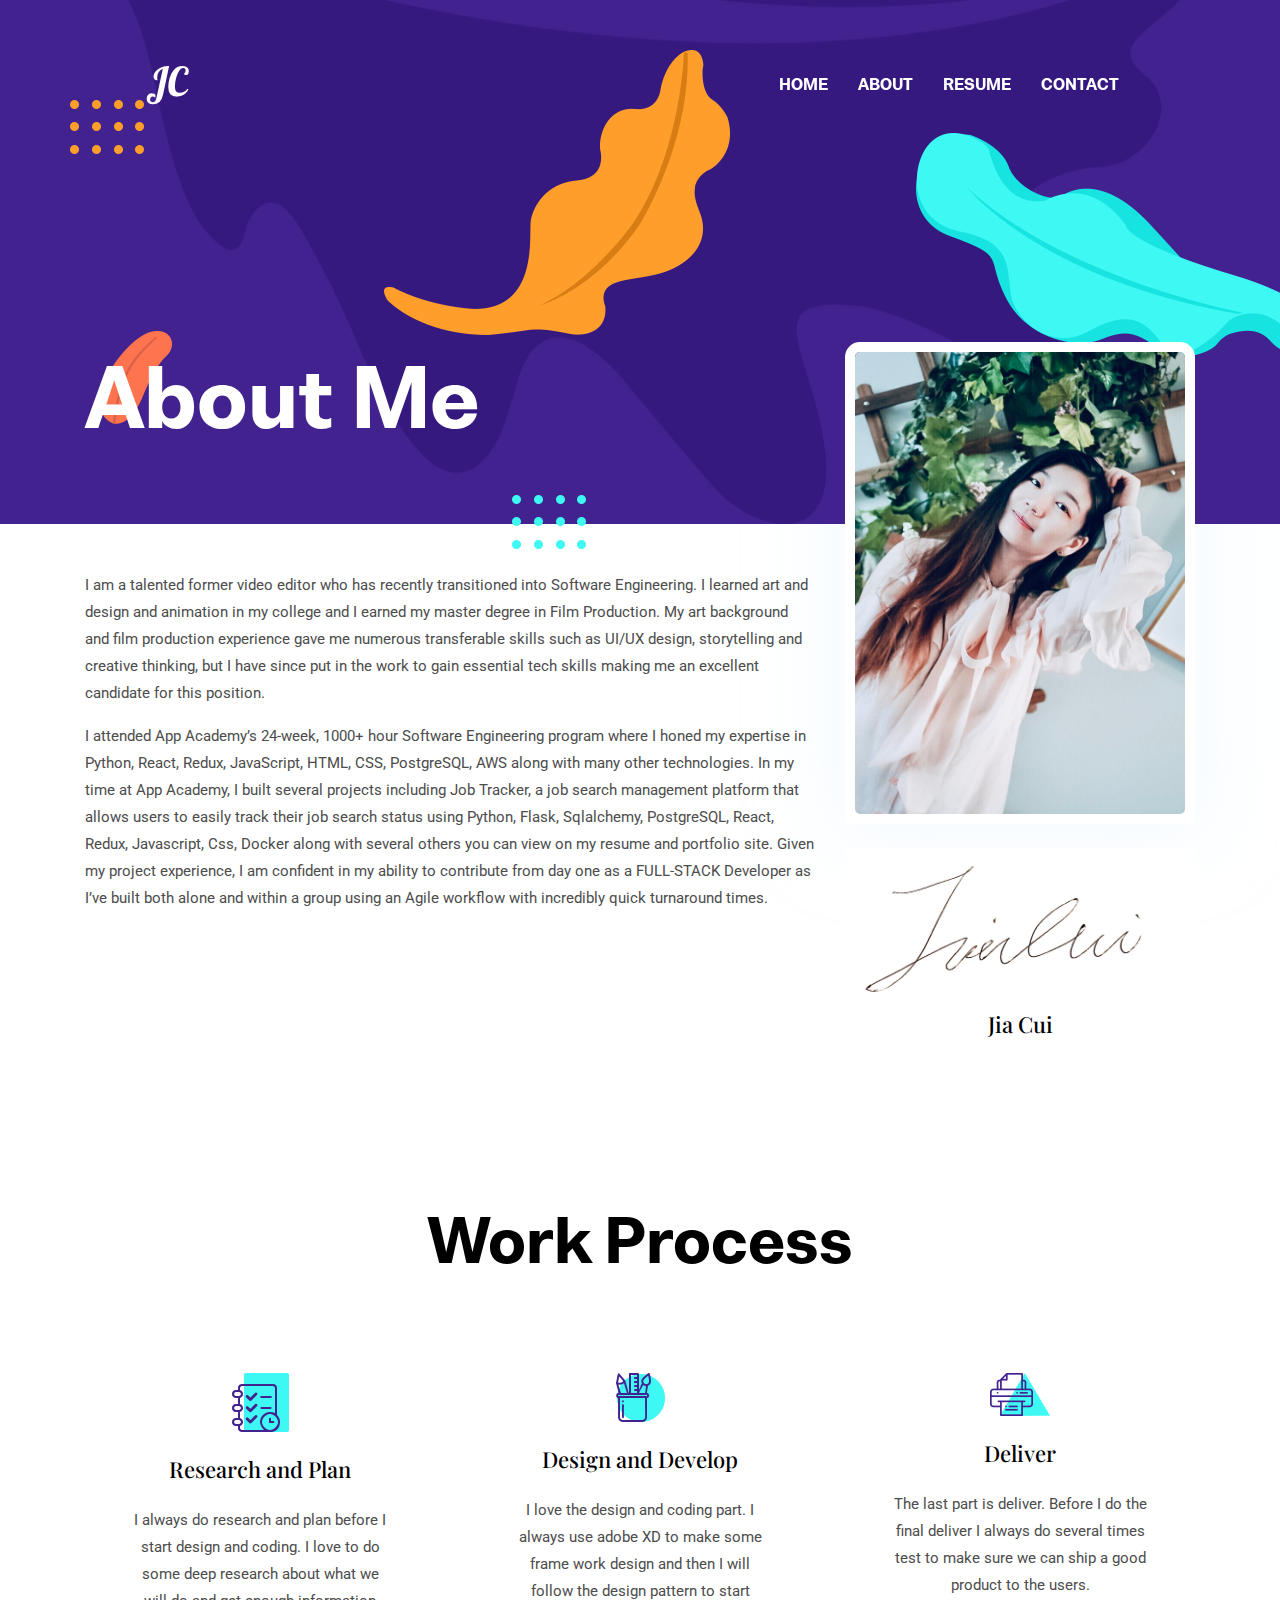
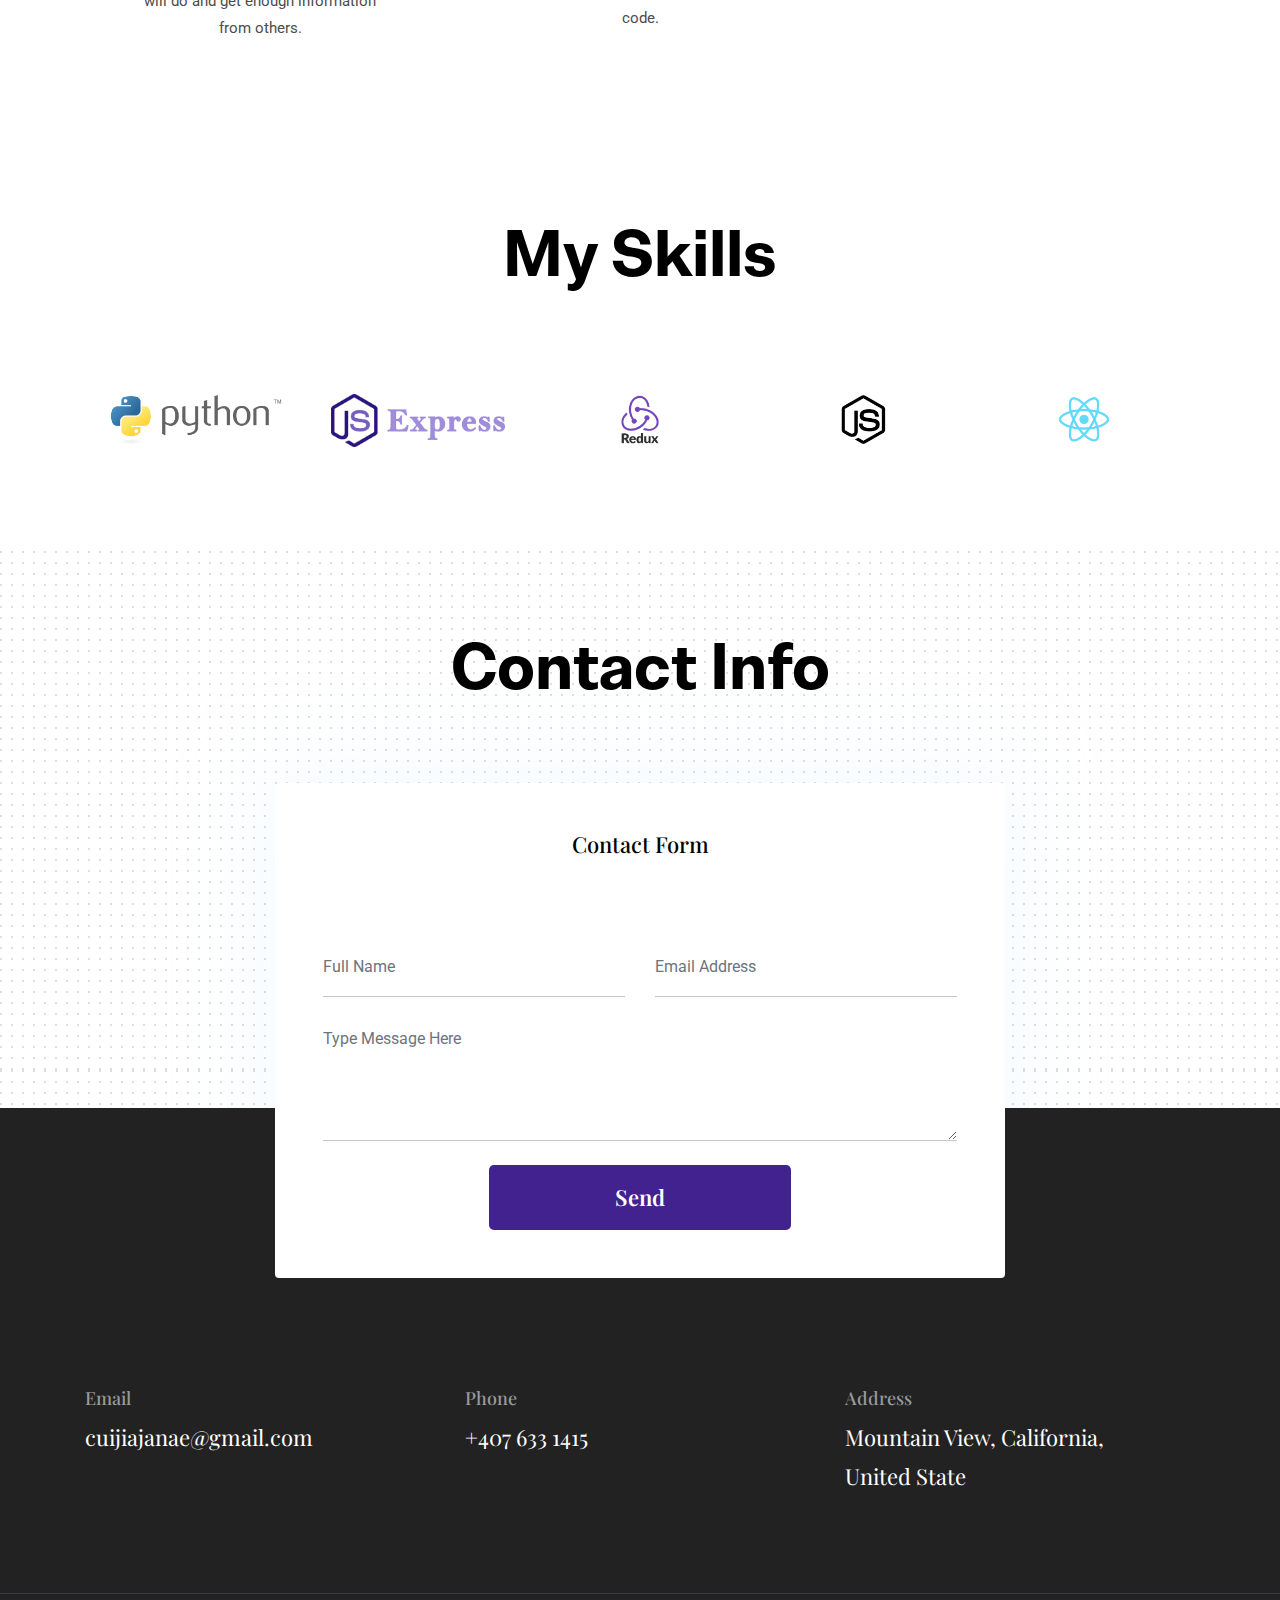
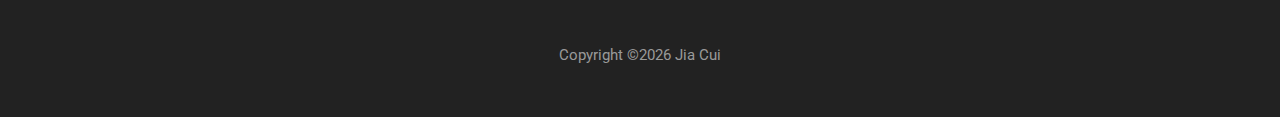
==== commit 5fd701d2: "add resume delete portfolio page" ====
--- a/about.html
+++ b/about.html
@@ -3,7 +3,7 @@
 
 <head>
   <meta charset="utf-8">
-  <title>Kross | Portfolio Template</title>
+  <title>Jia Cui | Portfolio</title>
 
   <!-- mobile responsive meta -->
   <meta name="viewport" content="width=device-width, initial-scale=1">
@@ -46,7 +46,7 @@
           <a class="nav-link" href="about.html">about</a>
         </li>
         <li class="nav-item">
-          <a class="nav-link" href="blog.html">Portfolio</a>
+          <a class="nav-link" href="https://drive.google.com/file/d/1WrXcU4DmtfcBK9TK0I1cqHITmSSq4FIg/view?usp=sharing" target="_blank">Resume</a>
         </li>
         <!-- <li class="nav-item">
           <a class="nav-link" href="portfolio.html">Portfolio</a>
